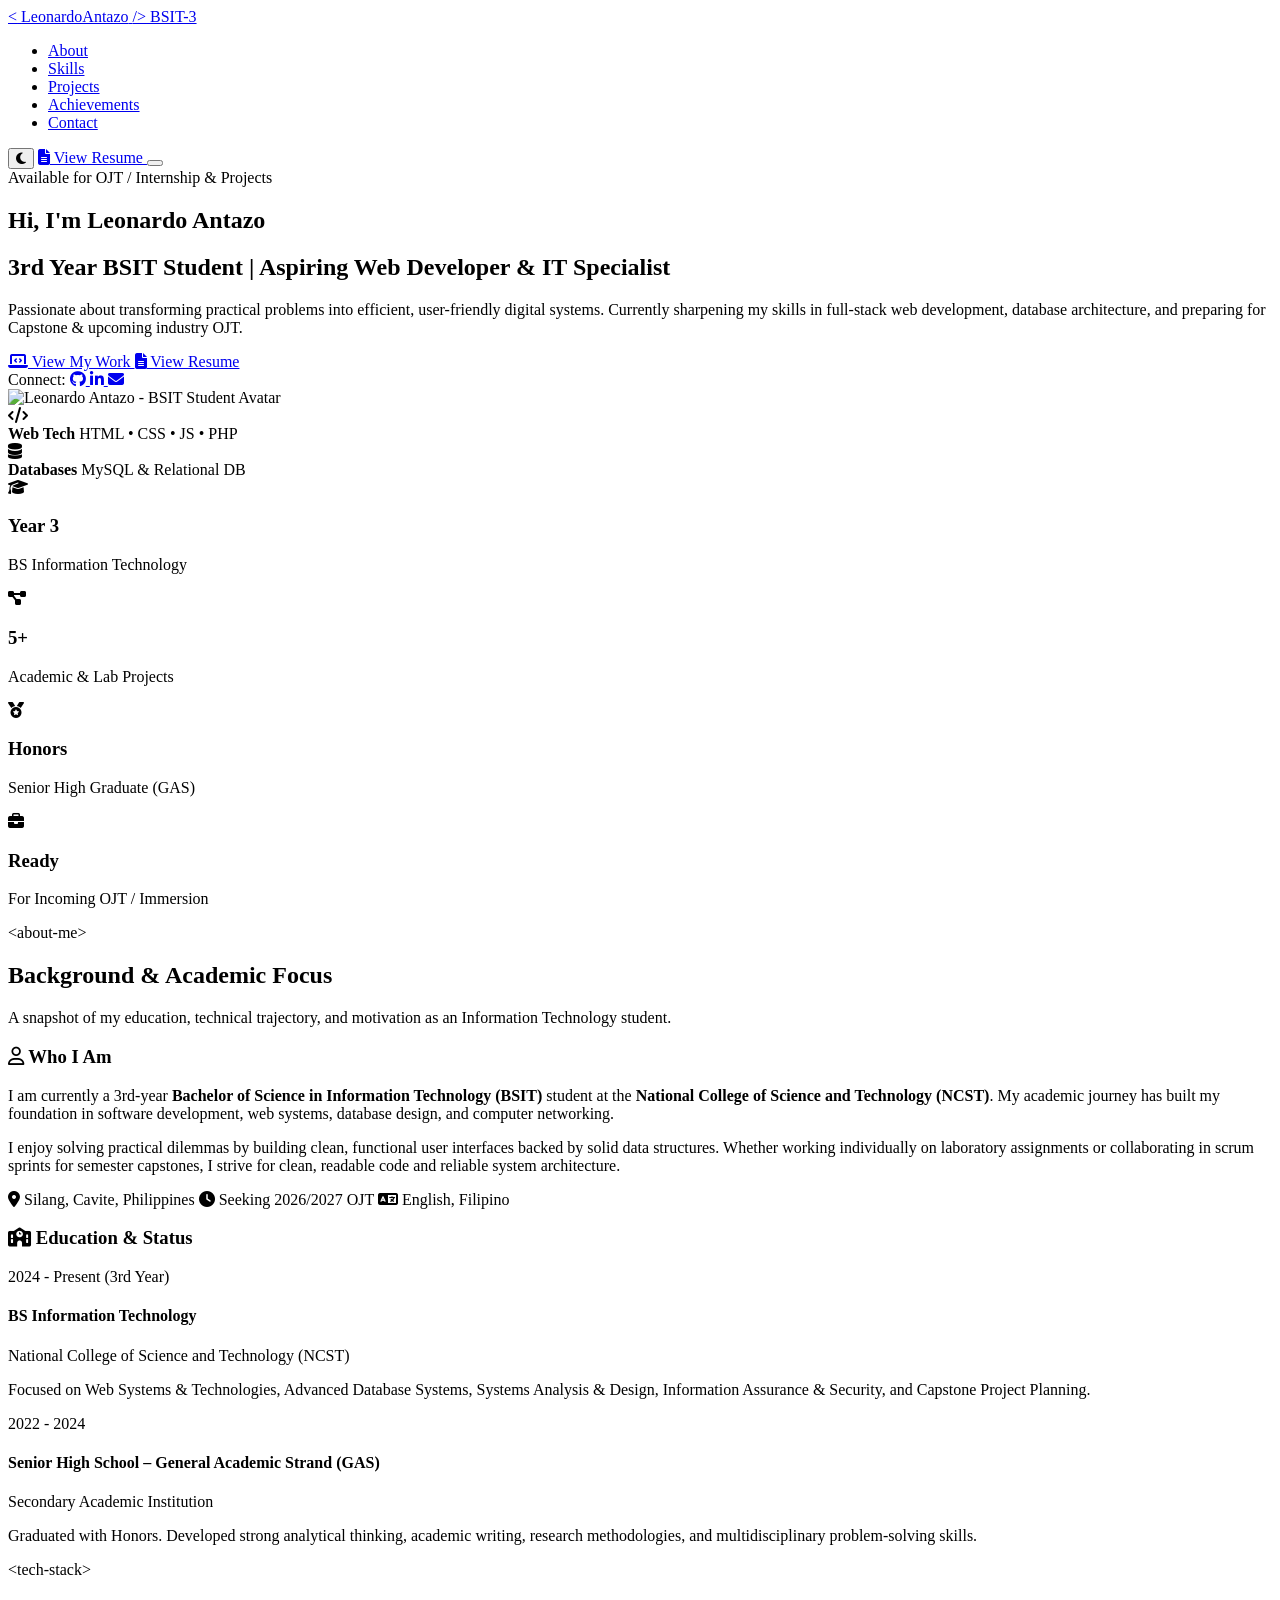
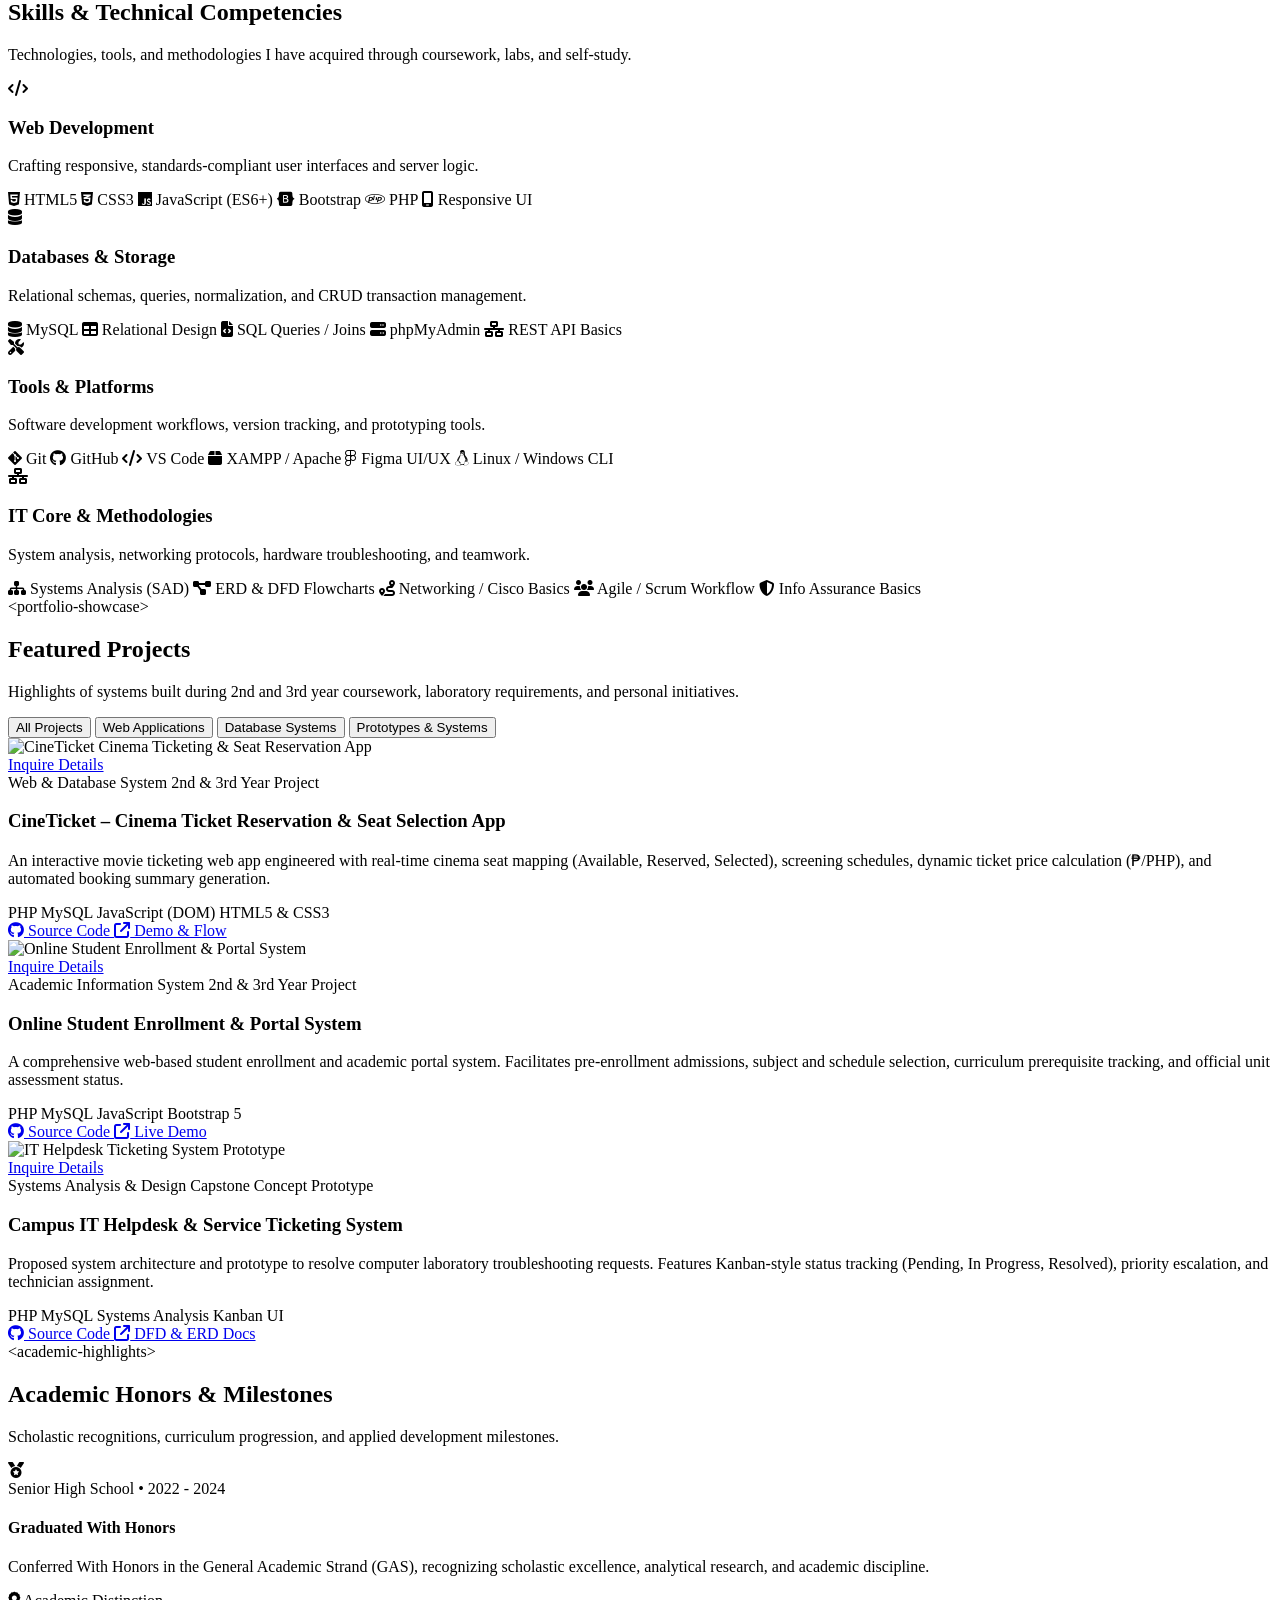
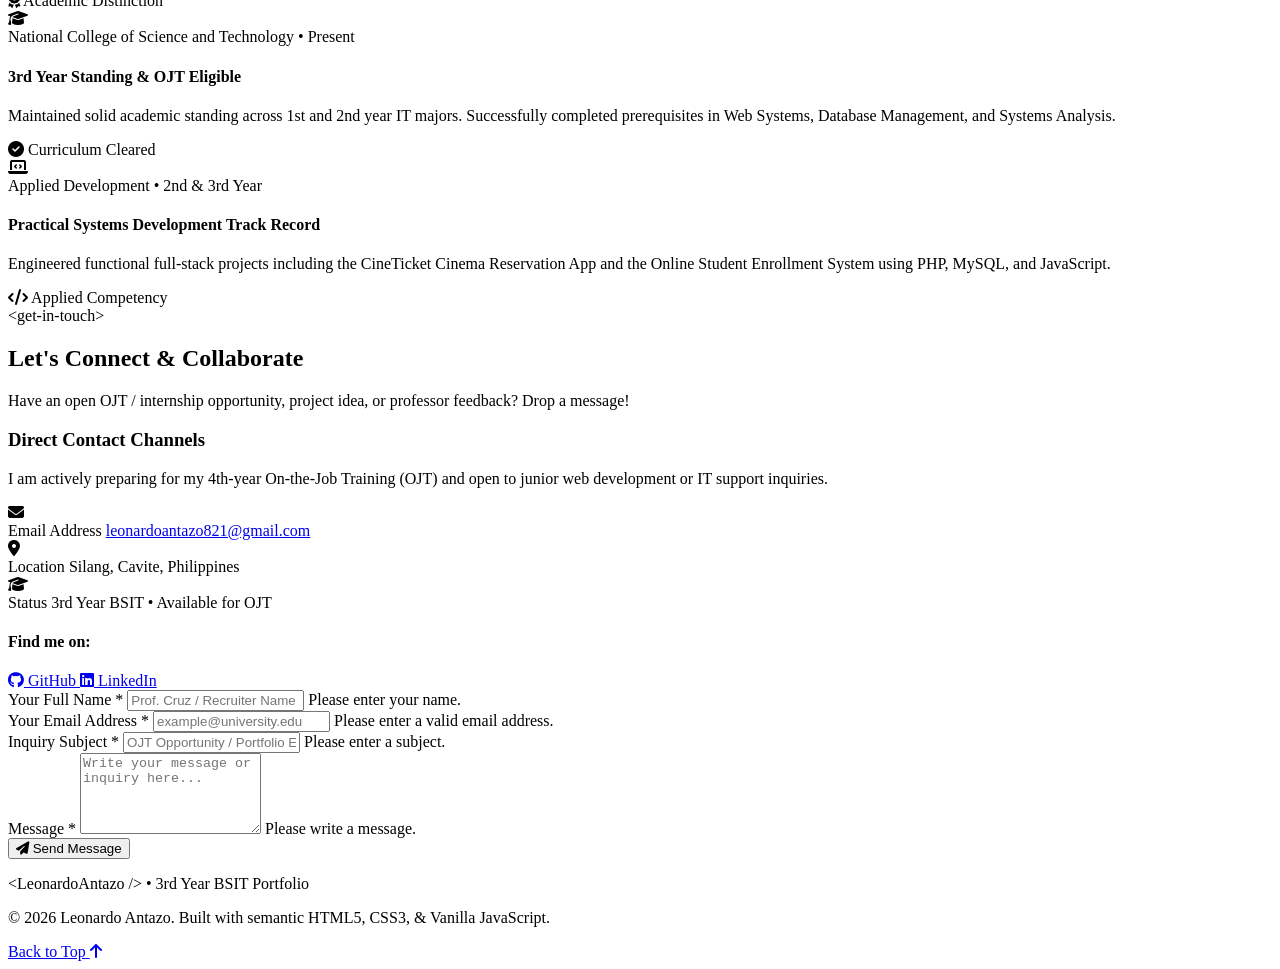
==== index.html @ e577d9d3 "Add files via upload" ====
<!DOCTYPE html>
<html lang="en">
<head>
  <meta charset="UTF-8" />
  <meta name="viewport" content="width=device-width, initial-scale=1.0" />
  <meta name="description" content="Personal Portfolio of a 3rd Year BSIT Student - Aspiring Web Developer & IT Specialist ready for OJT and Capstone projects." />
  <meta name="keywords" content="BSIT, Portfolio, Web Developer, IT Student, OJT, Internship, HTML, CSS, JavaScript, Projects" />
  <meta name="author" content="Leonardo Antazo" />
  <title>Leonardo Antazo | 3rd Year BSIT Student Portfolio</title>
  
  <!-- Google Fonts: Inter & JetBrains Mono -->
  <link rel="preconnect" href="https://fonts.googleapis.com" />
  <link rel="preconnect" href="https://fonts.gstatic.com" crossorigin />
  <link href="https://fonts.googleapis.com/css2?family=Inter:wght@300;400;500;600;700;800&family=JetBrains+Mono:wght@400;600&display=swap" rel="stylesheet" />
  
  <!-- FontAwesome Icons for UI & Tech Badges -->
  <link rel="stylesheet" href="https://cdnjs.cloudflare.com/ajax/libs/font-awesome/6.5.1/css/all.min.css" />

  <!-- Main Stylesheet -->
  <link rel="stylesheet" href="css/style.css" />
</head>
<body data-theme="dark">
  <!-- NAVIGATION BAR -->
  <header class="navbar" id="navbar">
    <div class="container nav-container">
      <a href="#hero" class="nav-logo">
        <span class="logo-bracket">&lt;</span>
        <span class="logo-name">LeonardoAntazo</span>
        <span class="logo-bracket">/&gt;</span>
        <span class="badge-tag">BSIT-3</span>
      </a>

      <nav class="nav-menu" id="nav-menu">
        <ul class="nav-list">
          <li class="nav-item"><a href="#about" class="nav-link">About</a></li>
          <li class="nav-item"><a href="#skills" class="nav-link">Skills</a></li>
          <li class="nav-item"><a href="#projects" class="nav-link">Projects</a></li>
          <li class="nav-item"><a href="#achievements" class="nav-link">Achievements</a></li>
          <li class="nav-item"><a href="#contact" class="nav-link">Contact</a></li>
        </ul>
      </nav>

      <div class="nav-actions">
        <!-- Dark / Light Mode Toggle Button -->
        <button id="theme-toggle" class="icon-btn" aria-label="Toggle dark/light theme" title="Toggle theme">
          <i class="fa-solid fa-moon"></i>
        </button>

        <a href="resume.html" class="btn btn-outline nav-resume-btn" target="_blank" title="View & Print Leonardo's Resume">
          <i class="fa-solid fa-file-lines"></i> View Resume
        </a>

        <!-- Mobile Hamburger Menu Button -->
        <button id="hamburger-btn" class="hamburger-btn" aria-label="Toggle navigation menu">
          <span class="bar"></span>
          <span class="bar"></span>
          <span class="bar"></span>
        </button>
      </div>
    </div>
  </header>

  <main>
    <!-- HERO SECTION -->
    <section class="hero-section" id="hero">
      <div class="container hero-container">
        <div class="hero-content">
          <div class="status-pill">
            <span class="status-dot"></span> Available for OJT / Internship &amp; Projects
          </div>
          <h1 class="hero-title">
            Hi, I'm <span class="gradient-text">Leonardo Antazo</span>
          </h1>
          <h2 class="hero-subtitle">
            3rd Year BSIT Student | Aspiring Web Developer &amp; IT Specialist
          </h2>
          <p class="hero-description">
            Passionate about transforming practical problems into efficient, user-friendly digital systems. 
            Currently sharpening my skills in full-stack web development, database architecture, and preparing for 
            Capstone &amp; upcoming industry OJT.
          </p>

          <div class="hero-buttons">
            <a href="#projects" class="btn btn-primary">
              <i class="fa-solid fa-laptop-code"></i> View My Work
            </a>
            <a href="resume.html" target="_blank" class="btn btn-secondary">
              <i class="fa-solid fa-file-lines"></i> View Resume
            </a>
          </div>

          <div class="hero-socials">
            <span class="socials-label">Connect:</span>
            <a href="https://github.com" target="_blank" rel="noopener noreferrer" aria-label="GitHub" class="social-link" title="GitHub">
              <i class="fa-brands fa-github"></i>
            </a>
            <a href="https://linkedin.com" target="_blank" rel="noopener noreferrer" aria-label="LinkedIn" class="social-link" title="LinkedIn">
              <i class="fa-brands fa-linkedin-in"></i>
            </a>
            <a href="mailto:leonardoantazo821@gmail.com" aria-label="Email" class="social-link" title="Email Me">
              <i class="fa-solid fa-envelope"></i>
            </a>
          </div>
        </div>

        <div class="hero-visual">
          <div class="avatar-wrapper">
            <div class="avatar-glow"></div>
            <img src="assets/images/profile-avatar.svg" alt="Leonardo Antazo - BSIT Student Avatar" class="hero-avatar" />
            <div class="floating-badge badge-top">
              <i class="fa-solid fa-code text-cyan"></i>
              <div>
                <strong>Web Tech</strong>
                <span>HTML • CSS • JS • PHP</span>
              </div>
            </div>
            <div class="floating-badge badge-bottom">
              <i class="fa-solid fa-database text-purple"></i>
              <div>
                <strong>Databases</strong>
                <span>MySQL &amp; Relational DB</span>
              </div>
            </div>
          </div>
        </div>
      </div>

      <!-- Quick Highlights Bar -->
      <div class="container">
        <div class="metrics-grid">
          <div class="metric-card">
            <i class="fa-solid fa-graduation-cap metric-icon"></i>
            <div class="metric-data">
              <h3 class="metric-num">Year 3</h3>
              <p class="metric-label">BS Information Technology</p>
            </div>
          </div>
          <div class="metric-card">
            <i class="fa-solid fa-diagram-project metric-icon"></i>
            <div class="metric-data">
              <h3 class="metric-num">5+</h3>
              <p class="metric-label">Academic &amp; Lab Projects</p>
            </div>
          </div>
          <div class="metric-card">
            <i class="fa-solid fa-medal metric-icon"></i>
            <div class="metric-data">
              <h3 class="metric-num">Honors</h3>
              <p class="metric-label">Senior High Graduate (GAS)</p>
            </div>
          </div>
          <div class="metric-card">
            <i class="fa-solid fa-briefcase metric-icon"></i>
            <div class="metric-data">
              <h3 class="metric-num">Ready</h3>
              <p class="metric-label">For Incoming OJT / Immersion</p>
            </div>
          </div>
        </div>
      </div>
    </section>

    <!-- ABOUT SECTION -->
    <section class="section about-section" id="about">
      <div class="container">
        <div class="section-header">
          <span class="section-tag">&lt;about-me&gt;</span>
          <h2 class="section-title">Background &amp; Academic Focus</h2>
          <p class="section-subtitle">
            A snapshot of my education, technical trajectory, and motivation as an Information Technology student.
          </p>
        </div>

        <div class="about-grid">
          <div class="about-card bio-card">
            <h3 class="card-title"><i class="fa-regular fa-user text-cyan"></i> Who I Am</h3>
            <p>
              I am currently a 3rd-year <strong>Bachelor of Science in Information Technology (BSIT)</strong> student at the <strong>National College of Science and Technology (NCST)</strong>. 
              My academic journey has built my foundation in software development, web systems, database design, 
              and computer networking.
            </p>
            <p>
              I enjoy solving practical dilemmas by building clean, functional user interfaces backed by solid data structures. 
              Whether working individually on laboratory assignments or collaborating in scrum sprints for semester capstones, 
              I strive for clean, readable code and reliable system architecture.
            </p>
            <div class="info-chips">
              <span class="chip"><i class="fa-solid fa-location-dot"></i> Silang, Cavite, Philippines</span>
              <span class="chip"><i class="fa-solid fa-clock"></i> Seeking 2026/2027 OJT</span>
              <span class="chip"><i class="fa-solid fa-language"></i> English, Filipino</span>
            </div>
          </div>

          <div class="about-card education-card">
            <h3 class="card-title"><i class="fa-solid fa-school text-purple"></i> Education &amp; Status</h3>
            <div class="timeline">
              <div class="timeline-item">
                <span class="timeline-date">2024 - Present (3rd Year)</span>
                <h4 class="timeline-role">BS Information Technology</h4>
                <p class="timeline-inst">National College of Science and Technology (NCST)</p>
                <p class="timeline-desc">
                  Focused on Web Systems &amp; Technologies, Advanced Database Systems, Systems Analysis &amp; Design, 
                  Information Assurance &amp; Security, and Capstone Project Planning.
                </p>
              </div>
              <div class="timeline-item">
                <span class="timeline-date">2022 - 2024</span>
                <h4 class="timeline-role">Senior High School – General Academic Strand (GAS)</h4>
                <p class="timeline-inst">Secondary Academic Institution</p>
                <p class="timeline-desc">
                  Graduated with Honors. Developed strong analytical thinking, academic writing, research methodologies, and multidisciplinary problem-solving skills.
                </p>
              </div>
            </div>
          </div>
        </div>
      </div>
    </section>

    <!-- SKILLS SECTION -->
    <section class="section skills-section" id="skills">
      <div class="container">
        <div class="section-header">
          <span class="section-tag">&lt;tech-stack&gt;</span>
          <h2 class="section-title">Skills &amp; Technical Competencies</h2>
          <p class="section-subtitle">
            Technologies, tools, and methodologies I have acquired through coursework, labs, and self-study.
          </p>
        </div>

        <div class="skills-grid">
          <!-- Category 1: Web Development -->
          <div class="skill-category-card">
            <div class="category-icon-wrapper">
              <i class="fa-solid fa-code"></i>
            </div>
            <h3>Web Development</h3>
            <p class="category-desc">Crafting responsive, standards-compliant user interfaces and server logic.</p>
            <div class="skill-tags">
              <span class="tech-badge"><i class="fa-brands fa-html5 text-orange"></i> HTML5</span>
              <span class="tech-badge"><i class="fa-brands fa-css3-alt text-blue"></i> CSS3</span>
              <span class="tech-badge"><i class="fa-brands fa-js text-yellow"></i> JavaScript (ES6+)</span>
              <span class="tech-badge"><i class="fa-brands fa-bootstrap text-purple"></i> Bootstrap</span>
              <span class="tech-badge"><i class="fa-brands fa-php text-indigo"></i> PHP</span>
              <span class="tech-badge"><i class="fa-solid fa-mobile-screen"></i> Responsive UI</span>
            </div>
          </div>

          <!-- Category 2: Databases & Backend -->
          <div class="skill-category-card">
            <div class="category-icon-wrapper">
              <i class="fa-solid fa-database"></i>
            </div>
            <h3>Databases &amp; Storage</h3>
            <p class="category-desc">Relational schemas, queries, normalization, and CRUD transaction management.</p>
            <div class="skill-tags">
              <span class="tech-badge"><i class="fa-solid fa-database text-blue"></i> MySQL</span>
              <span class="tech-badge"><i class="fa-solid fa-table"></i> Relational Design</span>
              <span class="tech-badge"><i class="fa-solid fa-file-code"></i> SQL Queries / Joins</span>
              <span class="tech-badge"><i class="fa-solid fa-server"></i> phpMyAdmin</span>
              <span class="tech-badge"><i class="fa-solid fa-network-wired"></i> REST API Basics</span>
            </div>
          </div>

          <!-- Category 3: Tools & Environment -->
          <div class="skill-category-card">
            <div class="category-icon-wrapper">
              <i class="fa-solid fa-screwdriver-wrench"></i>
            </div>
            <h3>Tools &amp; Platforms</h3>
            <p class="category-desc">Software development workflows, version tracking, and prototyping tools.</p>
            <div class="skill-tags">
              <span class="tech-badge"><i class="fa-brands fa-git-alt text-orange"></i> Git</span>
              <span class="tech-badge"><i class="fa-brands fa-github"></i> GitHub</span>
              <span class="tech-badge"><i class="fa-solid fa-code text-blue"></i> VS Code</span>
              <span class="tech-badge"><i class="fa-solid fa-box text-orange"></i> XAMPP / Apache</span>
              <span class="tech-badge"><i class="fa-brands fa-figma text-pink"></i> Figma UI/UX</span>
              <span class="tech-badge"><i class="fa-brands fa-linux"></i> Linux / Windows CLI</span>
            </div>
          </div>

          <!-- Category 4: Academic & IT Core -->
          <div class="skill-category-card">
            <div class="category-icon-wrapper">
              <i class="fa-solid fa-network-wired"></i>
            </div>
            <h3>IT Core &amp; Methodologies</h3>
            <p class="category-desc">System analysis, networking protocols, hardware troubleshooting, and teamwork.</p>
            <div class="skill-tags">
              <span class="tech-badge"><i class="fa-solid fa-sitemap"></i> Systems Analysis (SAD)</span>
              <span class="tech-badge"><i class="fa-solid fa-diagram-project"></i> ERD &amp; DFD Flowcharts</span>
              <span class="tech-badge"><i class="fa-solid fa-route"></i> Networking / Cisco Basics</span>
              <span class="tech-badge"><i class="fa-solid fa-users"></i> Agile / Scrum Workflow</span>
              <span class="tech-badge"><i class="fa-solid fa-shield-halved"></i> Info Assurance Basics</span>
            </div>
          </div>
        </div>
      </div>
    </section>

    <!-- PROJECTS SECTION -->
    <section class="section projects-section" id="projects">
      <div class="container">
        <div class="section-header">
          <span class="section-tag">&lt;portfolio-showcase&gt;</span>
          <h2 class="section-title">Featured Projects</h2>
          <p class="section-subtitle">
            Highlights of systems built during 2nd and 3rd year coursework, laboratory requirements, and personal initiatives.
          </p>
        </div>

        <!-- Project Category Filters -->
        <div class="project-filters">
          <button class="filter-btn active" data-filter="all">All Projects</button>
          <button class="filter-btn" data-filter="web">Web Applications</button>
          <button class="filter-btn" data-filter="database">Database Systems</button>
          <button class="filter-btn" data-filter="prototype">Prototypes &amp; Systems</button>
        </div>

        <div class="projects-grid">
          <!-- Project 1: CineTicket App -->
          <article class="project-card" data-category="web database">
            <div class="project-img-wrapper">
              <img src="assets/images/project-1.svg" alt="CineTicket Cinema Ticketing & Seat Reservation App" class="project-img" />
              <div class="project-overlay">
                <a href="#contact" class="btn btn-sm btn-primary">Inquire Details</a>
              </div>
            </div>
            <div class="project-body">
              <div class="project-meta">
                <span class="project-tag">Web &amp; Database System</span>
                <span class="project-status">2nd &amp; 3rd Year Project</span>
              </div>
              <h3 class="project-title">CineTicket – Cinema Ticket Reservation &amp; Seat Selection App</h3>
              <p class="project-desc">
                An interactive movie ticketing web app engineered with real-time cinema seat mapping (Available, Reserved, Selected), 
                screening schedules, dynamic ticket price calculation (₱/PHP), and automated booking summary generation.
              </p>
              <div class="project-tech-stack">
                <span class="pill">PHP</span>
                <span class="pill">MySQL</span>
                <span class="pill">JavaScript (DOM)</span>
                <span class="pill">HTML5 &amp; CSS3</span>
              </div>
              <div class="project-links">
                <a href="https://github.com" target="_blank" rel="noopener noreferrer" class="link-btn">
                  <i class="fa-brands fa-github"></i> Source Code
                </a>
                <a href="#hero" class="link-btn text-accent">
                  <i class="fa-solid fa-arrow-up-right-from-square"></i> Demo &amp; Flow
                </a>
              </div>
            </div>
          </article>

          <!-- Project 2: Online Enrollment Website -->
          <article class="project-card" data-category="web database">
            <div class="project-img-wrapper">
              <img src="assets/images/project-2.svg" alt="Online Student Enrollment &amp; Portal System" class="project-img" />
              <div class="project-overlay">
                <a href="#contact" class="btn btn-sm btn-primary">Inquire Details</a>
              </div>
            </div>
            <div class="project-body">
              <div class="project-meta">
                <span class="project-tag">Academic Information System</span>
                <span class="project-status">2nd &amp; 3rd Year Project</span>
              </div>
              <h3 class="project-title">Online Student Enrollment &amp; Portal System</h3>
              <p class="project-desc">
                A comprehensive web-based student enrollment and academic portal system. 
                Facilitates pre-enrollment admissions, subject and schedule selection, curriculum prerequisite tracking, 
                and official unit assessment status.
              </p>
              <div class="project-tech-stack">
                <span class="pill">PHP</span>
                <span class="pill">MySQL</span>
                <span class="pill">JavaScript</span>
                <span class="pill">Bootstrap 5</span>
              </div>
              <div class="project-links">
                <a href="https://github.com" target="_blank" rel="noopener noreferrer" class="link-btn">
                  <i class="fa-brands fa-github"></i> Source Code
                </a>
                <a href="#hero" class="link-btn text-accent">
                  <i class="fa-solid fa-arrow-up-right-from-square"></i> Live Demo
                </a>
              </div>
            </div>
          </article>

          <!-- Project 3: IT Helpdesk Prototype -->
          <article class="project-card" data-category="prototype database">
            <div class="project-img-wrapper">
              <img src="assets/images/project-3.svg" alt="IT Helpdesk Ticketing System Prototype" class="project-img" />
              <div class="project-overlay">
                <a href="#contact" class="btn btn-sm btn-primary">Inquire Details</a>
              </div>
            </div>
            <div class="project-body">
              <div class="project-meta">
                <span class="project-tag">Systems Analysis &amp; Design</span>
                <span class="project-status">Capstone Concept Prototype</span>
              </div>
              <h3 class="project-title">Campus IT Helpdesk &amp; Service Ticketing System</h3>
              <p class="project-desc">
                Proposed system architecture and prototype to resolve computer laboratory troubleshooting requests. 
                Features Kanban-style status tracking (Pending, In Progress, Resolved), priority escalation, and technician assignment.
              </p>
              <div class="project-tech-stack">
                <span class="pill">PHP</span>
                <span class="pill">MySQL</span>
                <span class="pill">Systems Analysis</span>
                <span class="pill">Kanban UI</span>
              </div>
              <div class="project-links">
                <a href="https://github.com" target="_blank" rel="noopener noreferrer" class="link-btn">
                  <i class="fa-brands fa-github"></i> Source Code
                </a>
                <a href="#hero" class="link-btn text-accent">
                  <i class="fa-solid fa-arrow-up-right-from-square"></i> DFD &amp; ERD Docs
                </a>
              </div>
            </div>
          </article>
        </div>
      </div>
    </section>

    <!-- ACADEMIC HONORS & ACHIEVEMENTS SECTION -->
    <section class="section cert-section" id="achievements">
      <div class="container">
        <div class="section-header">
          <span class="section-tag">&lt;academic-highlights&gt;</span>
          <h2 class="section-title">Academic Honors &amp; Milestones</h2>
          <p class="section-subtitle">
            Scholastic recognitions, curriculum progression, and applied development milestones.
          </p>
        </div>

        <div class="cert-grid">
          <div class="cert-card">
            <div class="cert-icon"><i class="fa-solid fa-medal text-yellow"></i></div>
            <div class="cert-content">
              <span class="cert-date">Senior High School • 2022 - 2024</span>
              <h4>Graduated With Honors</h4>
              <p>Conferred With Honors in the General Academic Strand (GAS), recognizing scholastic excellence, analytical research, and academic discipline.</p>
              <span class="verified-badge"><i class="fa-solid fa-award"></i> Academic Distinction</span>
            </div>
          </div>

          <div class="cert-card">
            <div class="cert-icon"><i class="fa-solid fa-graduation-cap text-cyan"></i></div>
            <div class="cert-content">
              <span class="cert-date">National College of Science and Technology • Present</span>
              <h4>3rd Year Standing &amp; OJT Eligible</h4>
              <p>Maintained solid academic standing across 1st and 2nd year IT majors. Successfully completed prerequisites in Web Systems, Database Management, and Systems Analysis.</p>
              <span class="verified-badge"><i class="fa-solid fa-circle-check"></i> Curriculum Cleared</span>
            </div>
          </div>

          <div class="cert-card">
            <div class="cert-icon"><i class="fa-solid fa-laptop-code text-purple"></i></div>
            <div class="cert-content">
              <span class="cert-date">Applied Development • 2nd &amp; 3rd Year</span>
              <h4>Practical Systems Development Track Record</h4>
              <p>Engineered functional full-stack projects including the CineTicket Cinema Reservation App and the Online Student Enrollment System using PHP, MySQL, and JavaScript.</p>
              <span class="verified-badge"><i class="fa-solid fa-code"></i> Applied Competency</span>
            </div>
          </div>
        </div>
      </div>
    </section>

    <!-- CONTACT SECTION -->
    <section class="section contact-section" id="contact">
      <div class="container">
        <div class="section-header">
          <span class="section-tag">&lt;get-in-touch&gt;</span>
          <h2 class="section-title">Let's Connect &amp; Collaborate</h2>
          <p class="section-subtitle">
            Have an open OJT / internship opportunity, project idea, or professor feedback? Drop a message!
          </p>
        </div>

        <div class="contact-grid">
          <!-- Contact Info Column -->
          <div class="contact-info-panel">
            <h3>Direct Contact Channels</h3>
            <p>
              I am actively preparing for my 4th-year On-the-Job Training (OJT) and open to junior web development 
              or IT support inquiries.
            </p>

            <div class="contact-items">
              <div class="contact-item">
                <div class="item-icon"><i class="fa-solid fa-envelope"></i></div>
                <div>
                  <span class="item-label">Email Address</span>
                  <a href="mailto:leonardoantazo821@gmail.com" class="item-val">leonardoantazo821@gmail.com</a>
                </div>
              </div>
              <div class="contact-item">
                <div class="item-icon"><i class="fa-solid fa-location-dot"></i></div>
                <div>
                  <span class="item-label">Location</span>
                  <span class="item-val">Silang, Cavite, Philippines</span>
                </div>
              </div>
              <div class="contact-item">
                <div class="item-icon"><i class="fa-solid fa-graduation-cap"></i></div>
                <div>
                  <span class="item-label">Status</span>
                  <span class="item-val">3rd Year BSIT • Available for OJT</span>
                </div>
              </div>
            </div>

            <div class="social-box">
              <h4>Find me on:</h4>
              <div class="social-pills">
                <a href="https://github.com" target="_blank" rel="noopener noreferrer" class="social-pill">
                  <i class="fa-brands fa-github"></i> GitHub
                </a>
                <a href="https://linkedin.com" target="_blank" rel="noopener noreferrer" class="social-pill">
                  <i class="fa-brands fa-linkedin"></i> LinkedIn
                </a>
              </div>
            </div>
          </div>

          <!-- Contact Form Column -->
          <div class="contact-form-panel">
            <form id="portfolio-contact-form" class="contact-form" novalidate>
              <div class="form-group">
                <label for="contact-name">Your Full Name <span class="required">*</span></label>
                <input type="text" id="contact-name" name="name" placeholder="Prof. Cruz / Recruiter Name" required />
                <span class="error-msg" id="name-error">Please enter your name.</span>
              </div>

              <div class="form-group">
                <label for="contact-email">Your Email Address <span class="required">*</span></label>
                <input type="email" id="contact-email" name="email" placeholder="example@university.edu" required />
                <span class="error-msg" id="email-error">Please enter a valid email address.</span>
              </div>

              <div class="form-group">
                <label for="contact-subject">Inquiry Subject <span class="required">*</span></label>
                <input type="text" id="contact-subject" name="subject" placeholder="OJT Opportunity / Portfolio Evaluation" required />
                <span class="error-msg" id="subject-error">Please enter a subject.</span>
              </div>

              <div class="form-group">
                <label for="contact-message">Message <span class="required">*</span></label>
                <textarea id="contact-message" name="message" rows="5" placeholder="Write your message or inquiry here..." required></textarea>
                <span class="error-msg" id="message-error">Please write a message.</span>
              </div>

              <button type="submit" class="btn btn-primary btn-block" id="form-submit-btn">
                <i class="fa-solid fa-paper-plane"></i> Send Message
              </button>

              <div class="form-feedback" id="form-feedback"></div>
            </form>
          </div>
        </div>
      </div>
    </section>
  </main>

  <!-- FOOTER -->
  <footer class="footer">
    <div class="container footer-container">
      <div class="footer-left">
        <p class="footer-brand">&lt;LeonardoAntazo /&gt; • 3rd Year BSIT Portfolio</p>
        <p class="footer-copy">&copy; 2026 Leonardo Antazo. Built with semantic HTML5, CSS3, &amp; Vanilla JavaScript.</p>
      </div>
      <div class="footer-right">
        <a href="#hero" class="back-to-top" title="Back to Top">
          <span>Back to Top</span> <i class="fa-solid fa-arrow-up"></i>
        </a>
      </div>
    </div>
  </footer>

  <!-- Main JavaScript File -->
  <script src="js/script.js"></script>
</body>
</html>
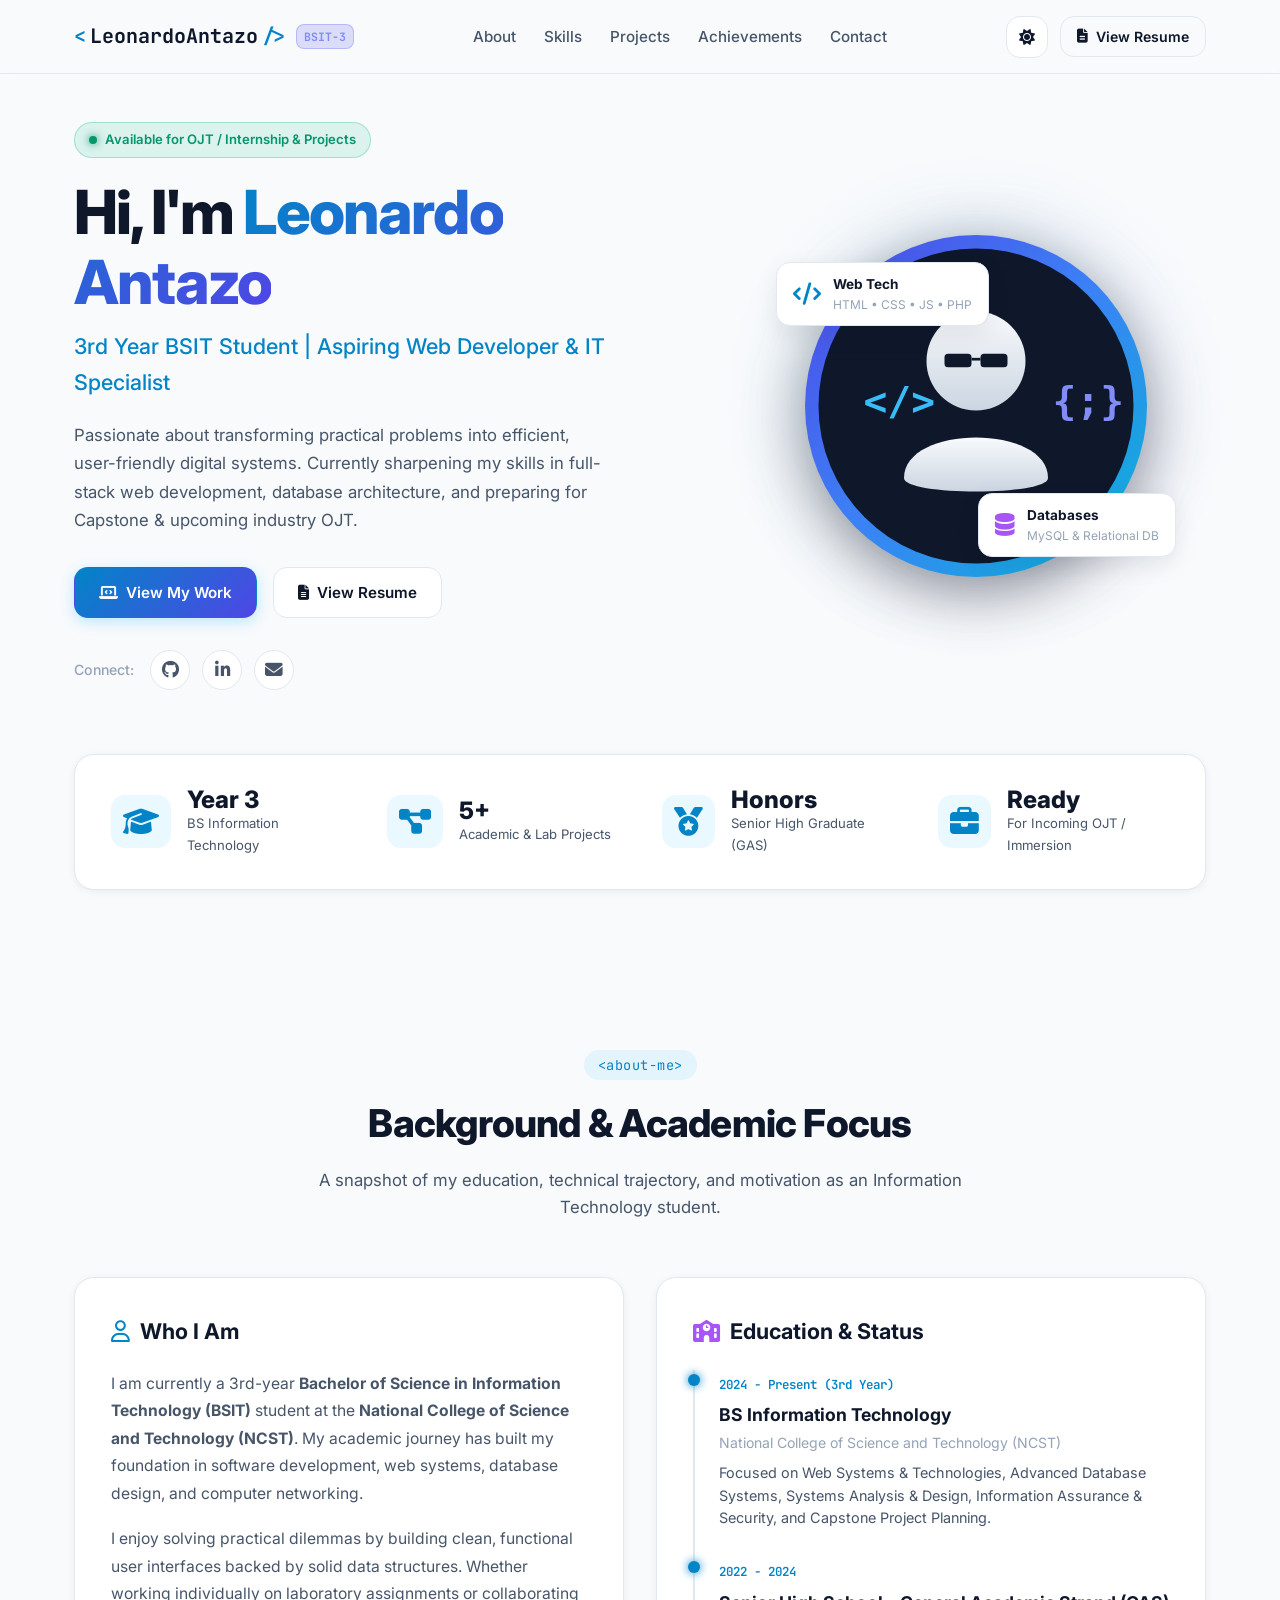
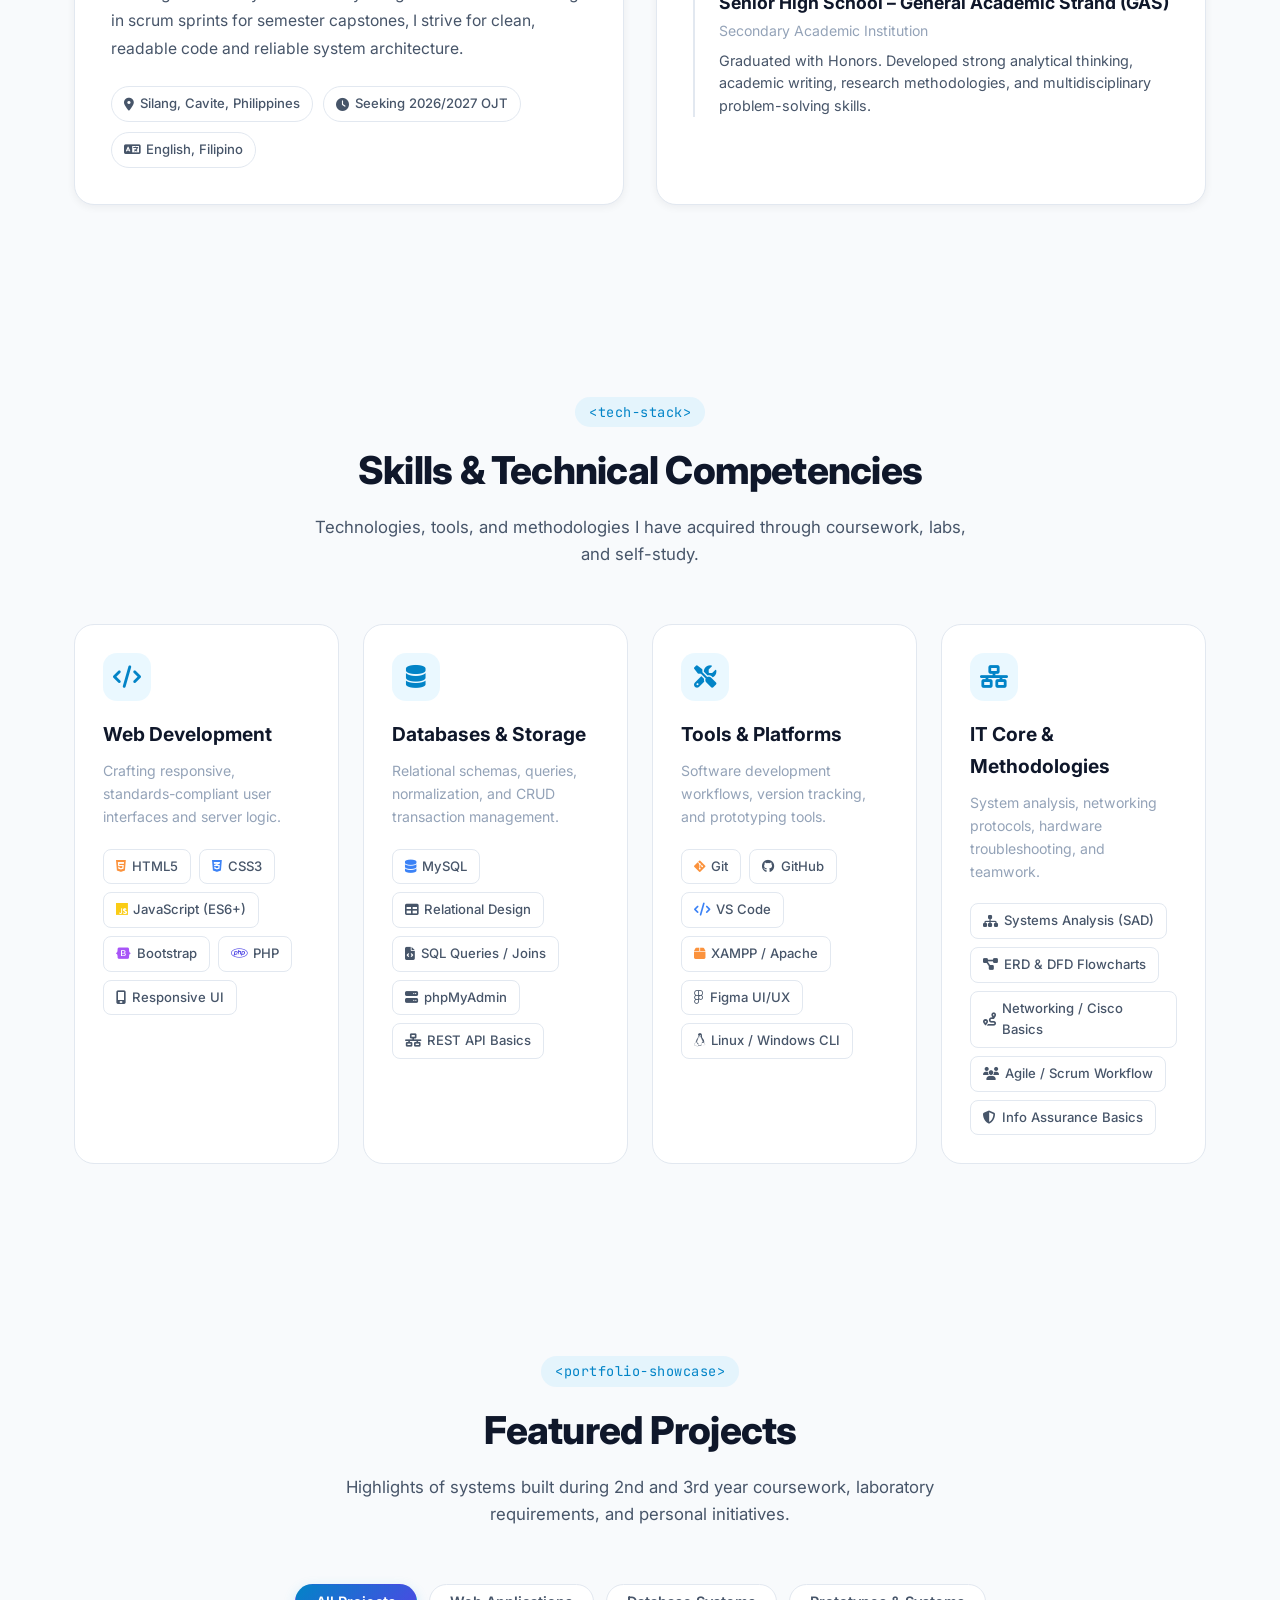
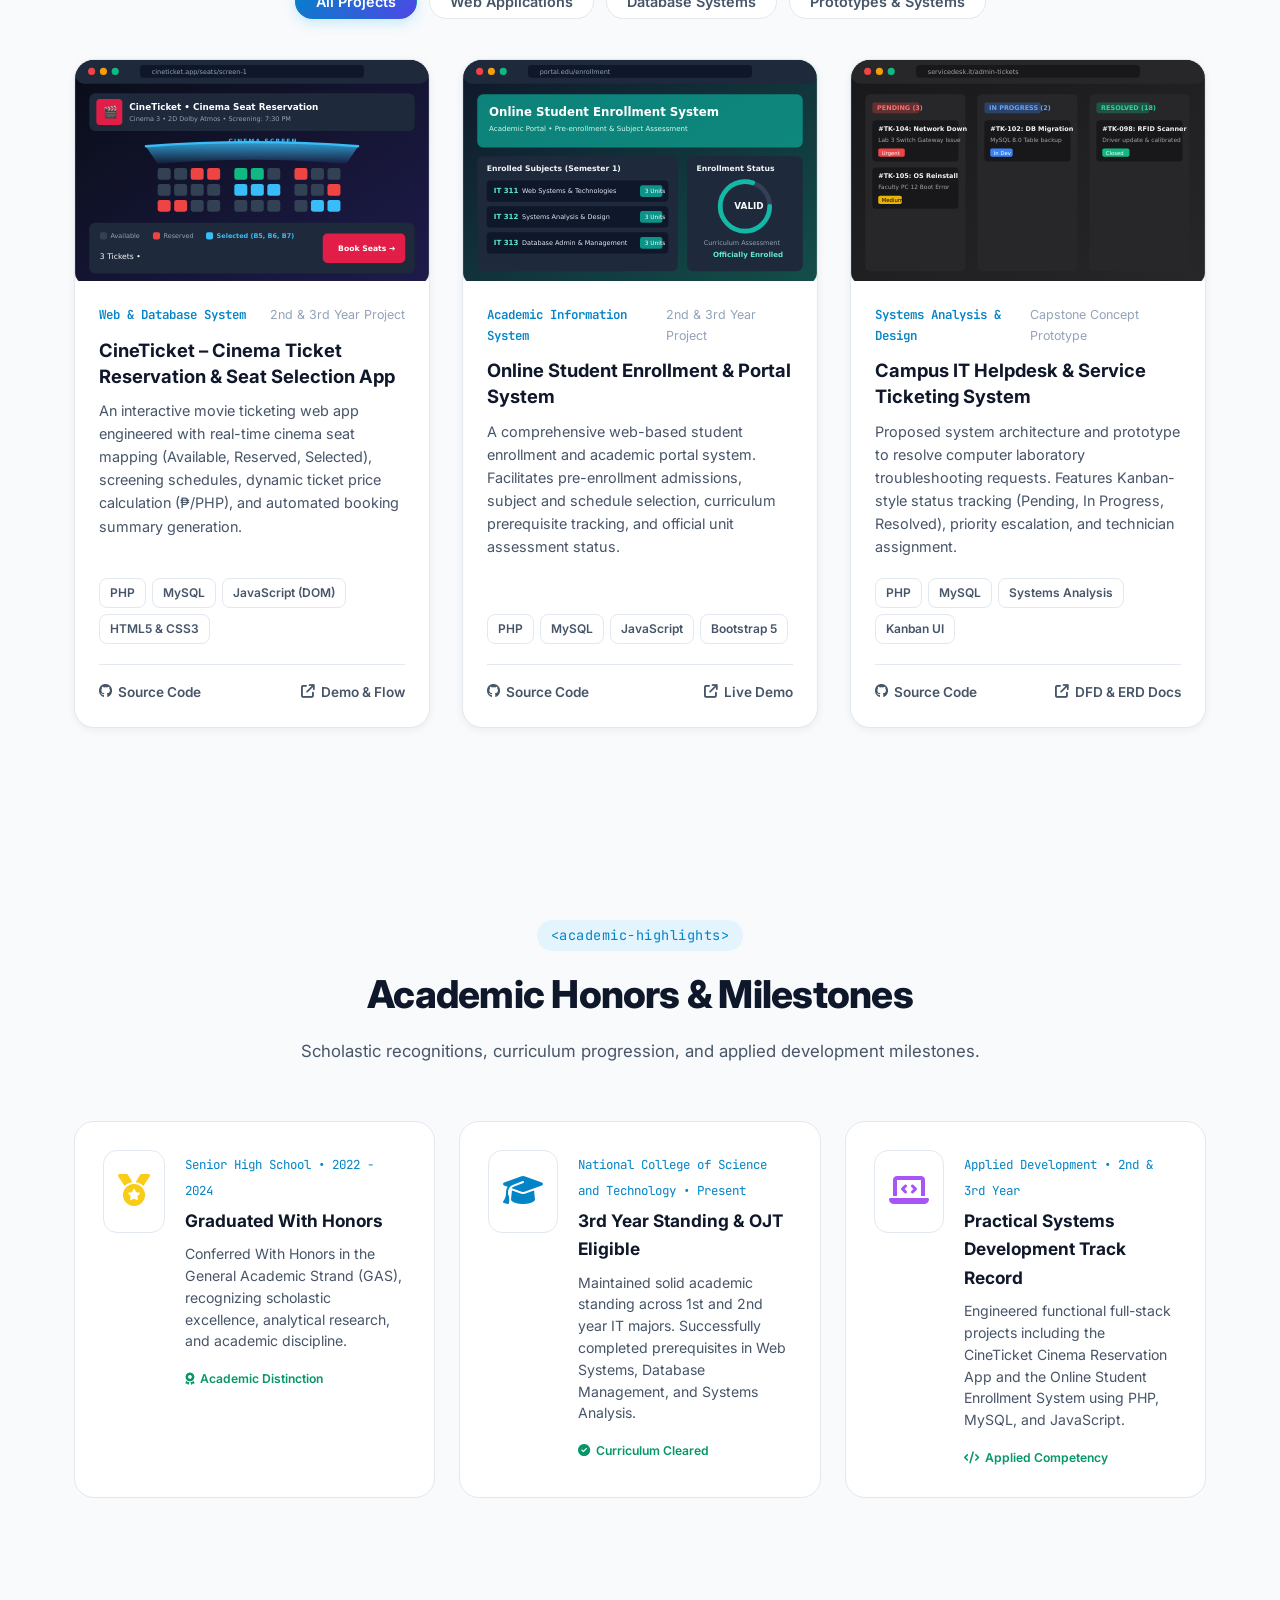
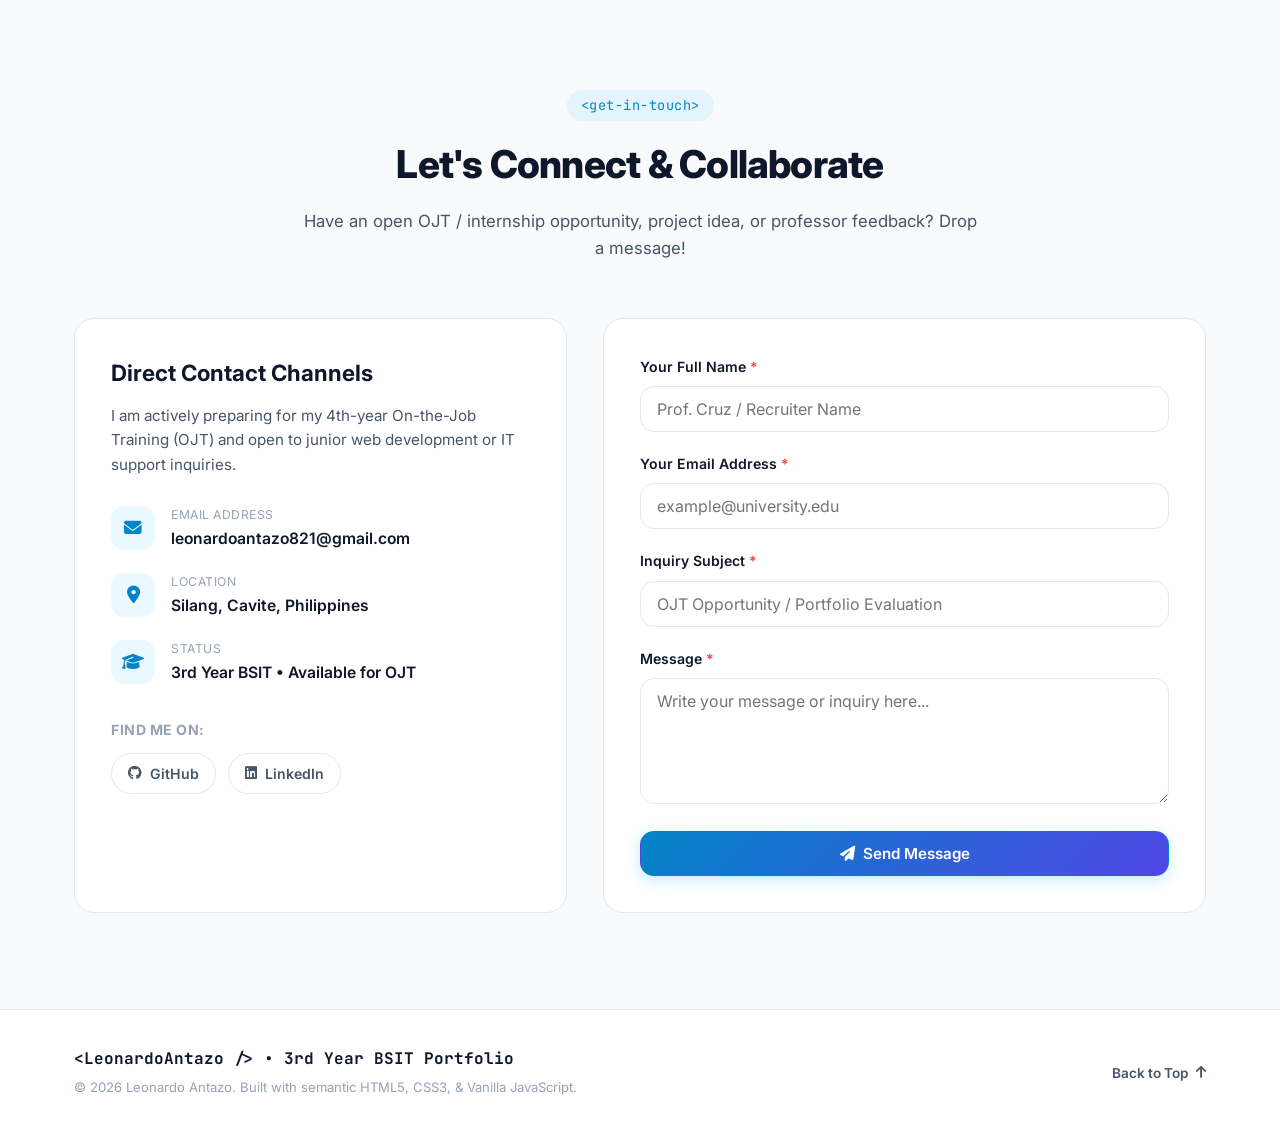
==== commit b041d6f6: "Add files via upload" ====
--- a/index.html
+++ b/index.html
@@ -17,6 +17,7 @@
   <link rel="stylesheet" href="https://cdnjs.cloudflare.com/ajax/libs/font-awesome/6.5.1/css/all.min.css" />
 
   <!-- Main Stylesheet -->
+  <link rel="stylesheet" href="style.css" />
   <link rel="stylesheet" href="css/style.css" />
 </head>
 <body data-theme="dark">
@@ -106,7 +107,7 @@
         <div class="hero-visual">
           <div class="avatar-wrapper">
             <div class="avatar-glow"></div>
-            <img src="assets/images/profile-avatar.svg" alt="Leonardo Antazo - BSIT Student Avatar" class="hero-avatar" />
+            <img src="profile-avatar.svg" onerror="this.onerror=null; this.src='assets/images/profile-avatar.svg'" alt="Leonardo Antazo - BSIT Student Avatar" class="hero-avatar" />
             <div class="floating-badge badge-top">
               <i class="fa-solid fa-code text-cyan"></i>
               <div>
@@ -321,7 +322,7 @@
           <!-- Project 1: CineTicket App -->
           <article class="project-card" data-category="web database">
             <div class="project-img-wrapper">
-              <img src="assets/images/project-1.svg" alt="CineTicket Cinema Ticketing & Seat Reservation App" class="project-img" />
+              <img src="project-1.svg" onerror="this.onerror=null; this.src='assets/images/project-1.svg'" alt="CineTicket Cinema Ticketing &amp; Seat Reservation App" class="project-img" />
               <div class="project-overlay">
                 <a href="#contact" class="btn btn-sm btn-primary">Inquire Details</a>
               </div>
@@ -356,7 +357,7 @@
           <!-- Project 2: Online Enrollment Website -->
           <article class="project-card" data-category="web database">
             <div class="project-img-wrapper">
-              <img src="assets/images/project-2.svg" alt="Online Student Enrollment &amp; Portal System" class="project-img" />
+              <img src="project-2.svg" onerror="this.onerror=null; this.src='assets/images/project-2.svg'" alt="Online Student Enrollment &amp; Portal System" class="project-img" />
               <div class="project-overlay">
                 <a href="#contact" class="btn btn-sm btn-primary">Inquire Details</a>
               </div>
@@ -392,7 +393,7 @@
           <!-- Project 3: IT Helpdesk Prototype -->
           <article class="project-card" data-category="prototype database">
             <div class="project-img-wrapper">
-              <img src="assets/images/project-3.svg" alt="IT Helpdesk Ticketing System Prototype" class="project-img" />
+              <img src="project-3.svg" onerror="this.onerror=null; this.src='assets/images/project-3.svg'" alt="IT Helpdesk Ticketing System Prototype" class="project-img" />
               <div class="project-overlay">
                 <a href="#contact" class="btn btn-sm btn-primary">Inquire Details</a>
               </div>
@@ -584,6 +585,6 @@
   </footer>
 
   <!-- Main JavaScript File -->
-  <script src="js/script.js"></script>
+  <script src="script.js" onerror="this.src='js/script.js'"></script>
 </body>
 </html>
--- a/style.css
+++ b/style.css
@@ -0,0 +1,1361 @@
+/* ==========================================================================
+   3rd Year BSIT Portfolio Website Stylesheet
+   Crafted with modern CSS variables, Flexbox, Grid, & Smooth Transitions
+   ========================================================================== */
+
+/* --------------------------------------------------------------------------
+   1. CSS Custom Properties / Color Themes
+   -------------------------------------------------------------------------- */
+:root {
+  /* Fonts */
+  --font-main: 'Inter', -apple-system, BlinkMacSystemFont, 'Segoe UI', Roboto, sans-serif;
+  --font-mono: 'JetBrains Mono', monospace;
+
+  /* Theme Defaults: Dark Mode (Default) */
+  --bg-body: #0a0f1d;
+  --bg-surface: #111827;
+  --bg-surface-elevated: #1f293d;
+  --bg-surface-subtle: #162032;
+  
+  --border-color: rgba(255, 255, 255, 0.08);
+  --border-hover: rgba(56, 189, 248, 0.35);
+
+  --text-primary: #f8fafc;
+  --text-secondary: #94a3b8;
+  --text-muted: #64748b;
+
+  --accent-cyan: #38bdf8;
+  --accent-indigo: #6366f1;
+  --accent-emerald: #10b981;
+  --accent-purple: #a855f7;
+  --accent-yellow: #facc15;
+  --accent-orange: #fb923c;
+
+  --gradient-primary: linear-gradient(135deg, #38bdf8 0%, #6366f1 100%);
+  --gradient-surface: linear-gradient(180deg, rgba(31, 41, 61, 0.7) 0%, rgba(17, 24, 39, 0.8) 100%);
+
+  --shadow-sm: 0 2px 8px rgba(0, 0, 0, 0.25);
+  --shadow-md: 0 8px 24px rgba(0, 0, 0, 0.35);
+  --shadow-lg: 0 16px 36px rgba(0, 0, 0, 0.5);
+  --shadow-glow: 0 0 30px rgba(56, 189, 248, 0.15);
+
+  --radius-sm: 8px;
+  --radius-md: 14px;
+  --radius-lg: 20px;
+  --radius-full: 9999px;
+
+  --nav-height: 74px;
+  --transition: all 0.25s cubic-bezier(0.16, 1, 0.3, 1);
+}
+
+/* Light Theme Variables */
+body[data-theme="light"] {
+  --bg-body: #f8fafc;
+  --bg-surface: #ffffff;
+  --bg-surface-elevated: #ffffff;
+  --bg-surface-subtle: #f1f5f9;
+
+  --border-color: #e2e8f0;
+  --border-hover: rgba(14, 165, 233, 0.4);
+
+  --text-primary: #0f172a;
+  --text-secondary: #475569;
+  --text-muted: #94a3b8;
+
+  --accent-cyan: #0284c7;
+  --accent-indigo: #4f46e5;
+  --accent-emerald: #059669;
+
+  --gradient-primary: linear-gradient(135deg, #0284c7 0%, #4f46e5 100%);
+  --gradient-surface: linear-gradient(180deg, #ffffff 0%, #f8fafc 100%);
+
+  --shadow-sm: 0 2px 8px rgba(15, 23, 42, 0.06);
+  --shadow-md: 0 8px 24px rgba(15, 23, 42, 0.08);
+  --shadow-lg: 0 16px 36px rgba(15, 23, 42, 0.12);
+  --shadow-glow: 0 0 25px rgba(2, 132, 199, 0.1);
+}
+
+/* --------------------------------------------------------------------------
+   2. Reset & Global Styles
+   -------------------------------------------------------------------------- */
+*, *::before, *::after {
+  box-sizing: border-box;
+  margin: 0;
+  padding: 0;
+}
+
+html {
+  scroll-behavior: smooth;
+  scroll-padding-top: calc(var(--nav-height) + 16px);
+}
+
+body {
+  font-family: var(--font-main);
+  background-color: var(--bg-body);
+  color: var(--text-primary);
+  line-height: 1.65;
+  transition: background-color 0.3s ease, color 0.3s ease;
+  overflow-x: hidden;
+  -webkit-font-smoothing: antialiased;
+}
+
+a {
+  color: inherit;
+  text-decoration: none;
+  transition: var(--transition);
+}
+
+ul {
+  list-style: none;
+}
+
+img, svg {
+  display: block;
+  max-width: 100%;
+}
+
+button, input, textarea {
+  font-family: inherit;
+  font-size: inherit;
+  color: inherit;
+}
+
+/* --------------------------------------------------------------------------
+   3. Layout Utilities
+   -------------------------------------------------------------------------- */
+.container {
+  width: 100%;
+  max-width: 1180px;
+  margin: 0 auto;
+  padding: 0 24px;
+}
+
+.section {
+  padding: 96px 0;
+  position: relative;
+}
+
+.section-header {
+  text-align: center;
+  max-width: 680px;
+  margin: 0 auto 56px;
+}
+
+.section-tag {
+  display: inline-block;
+  font-family: var(--font-mono);
+  font-size: 0.85rem;
+  color: var(--accent-cyan);
+  background-color: rgba(56, 189, 248, 0.1);
+  padding: 4px 14px;
+  border-radius: var(--radius-full);
+  margin-bottom: 12px;
+  letter-spacing: 0.5px;
+}
+
+.section-title {
+  font-size: clamp(1.8rem, 3vw, 2.5rem);
+  font-weight: 800;
+  letter-spacing: -0.02em;
+  margin-bottom: 12px;
+  color: var(--text-primary);
+}
+
+.section-subtitle {
+  font-size: 1.05rem;
+  color: var(--text-secondary);
+  line-height: 1.6;
+}
+
+.gradient-text {
+  background: var(--gradient-primary);
+  -webkit-background-clip: text;
+  -webkit-text-fill-color: transparent;
+}
+
+/* Utility Badges & Colors */
+.text-cyan { color: var(--accent-cyan); }
+.text-purple { color: var(--accent-purple); }
+.text-yellow { color: var(--accent-yellow); }
+.text-orange { color: var(--accent-orange); }
+.text-blue { color: #3b82f6; }
+.text-indigo { color: var(--accent-indigo); }
+.text-accent { color: var(--accent-cyan); font-weight: 600; }
+
+/* --------------------------------------------------------------------------
+   4. Buttons & Interactive Elements
+   -------------------------------------------------------------------------- */
+.btn {
+  display: inline-flex;
+  align-items: center;
+  justify-content: center;
+  gap: 8px;
+  font-weight: 600;
+  font-size: 0.95rem;
+  padding: 12px 24px;
+  border-radius: var(--radius-md);
+  border: 1px solid transparent;
+  cursor: pointer;
+  transition: var(--transition);
+}
+
+.btn-primary {
+  background: var(--gradient-primary);
+  color: #ffffff;
+  box-shadow: 0 4px 14px rgba(56, 189, 248, 0.3);
+}
+
+.btn-primary:hover {
+  transform: translateY(-2px);
+  box-shadow: 0 6px 20px rgba(56, 189, 248, 0.45);
+}
+
+.btn-secondary {
+  background-color: var(--bg-surface-elevated);
+  color: var(--text-primary);
+  border-color: var(--border-color);
+}
+
+.btn-secondary:hover {
+  background-color: var(--bg-surface-subtle);
+  border-color: var(--accent-cyan);
+  transform: translateY(-2px);
+}
+
+.btn-outline {
+  background: transparent;
+  border-color: var(--border-color);
+  color: var(--text-primary);
+}
+
+.btn-outline:hover {
+  border-color: var(--accent-cyan);
+  color: var(--accent-cyan);
+}
+
+.btn-sm {
+  padding: 8px 16px;
+  font-size: 0.85rem;
+  border-radius: var(--radius-sm);
+}
+
+.btn-block {
+  width: 100%;
+}
+
+.icon-btn {
+  background: var(--bg-surface-elevated);
+  border: 1px solid var(--border-color);
+  color: var(--text-primary);
+  width: 42px;
+  height: 42px;
+  border-radius: var(--radius-md);
+  display: inline-flex;
+  align-items: center;
+  justify-content: center;
+  cursor: pointer;
+  transition: var(--transition);
+}
+
+.icon-btn:hover {
+  border-color: var(--accent-cyan);
+  color: var(--accent-cyan);
+  transform: scale(1.05);
+}
+
+/* --------------------------------------------------------------------------
+   5. Navigation Bar
+   -------------------------------------------------------------------------- */
+.navbar {
+  position: fixed;
+  top: 0;
+  left: 0;
+  right: 0;
+  height: var(--nav-height);
+  background-color: rgba(10, 15, 29, 0.85);
+  backdrop-filter: blur(12px);
+  -webkit-backdrop-filter: blur(12px);
+  border-bottom: 1px solid var(--border-color);
+  z-index: 1000;
+  transition: var(--transition);
+}
+
+body[data-theme="light"] .navbar {
+  background-color: rgba(248, 250, 252, 0.88);
+}
+
+.navbar.scrolled {
+  box-shadow: var(--shadow-md);
+}
+
+.nav-container {
+  display: flex;
+  align-items: center;
+  justify-content: space-between;
+  height: 100%;
+}
+
+.nav-logo {
+  display: flex;
+  align-items: center;
+  gap: 4px;
+  font-family: var(--font-mono);
+  font-weight: 700;
+  font-size: 1.25rem;
+  color: var(--text-primary);
+}
+
+.logo-bracket {
+  color: var(--accent-cyan);
+}
+
+.badge-tag {
+  font-size: 0.72rem;
+  font-weight: 700;
+  background-color: rgba(99, 102, 241, 0.2);
+  color: #818cf8;
+  padding: 2px 7px;
+  border-radius: var(--radius-sm);
+  margin-left: 6px;
+  border: 1px solid rgba(99, 102, 241, 0.3);
+}
+
+.nav-list {
+  display: flex;
+  align-items: center;
+  gap: 28px;
+}
+
+.nav-link {
+  font-size: 0.95rem;
+  font-weight: 500;
+  color: var(--text-secondary);
+  position: relative;
+  padding: 6px 0;
+}
+
+.nav-link:hover,
+.nav-link.active {
+  color: var(--accent-cyan);
+}
+
+.nav-link::after {
+  content: '';
+  position: absolute;
+  bottom: 0;
+  left: 0;
+  width: 0;
+  height: 2px;
+  background: var(--gradient-primary);
+  border-radius: 2px;
+  transition: width 0.25s ease;
+}
+
+.nav-link.active::after,
+.nav-link:hover::after {
+  width: 100%;
+}
+
+.nav-actions {
+  display: flex;
+  align-items: center;
+  gap: 12px;
+}
+
+.nav-resume-btn {
+  font-size: 0.88rem;
+  padding: 8px 16px;
+}
+
+.hamburger-btn {
+  display: none;
+  flex-direction: column;
+  justify-content: space-around;
+  width: 40px;
+  height: 40px;
+  background: var(--bg-surface-elevated);
+  border: 1px solid var(--border-color);
+  border-radius: var(--radius-md);
+  padding: 8px;
+  cursor: pointer;
+  z-index: 1010;
+}
+
+.hamburger-btn .bar {
+  width: 100%;
+  height: 2px;
+  background-color: var(--text-primary);
+  border-radius: 2px;
+  transition: var(--transition);
+}
+
+.hamburger-btn.active .bar:nth-child(1) {
+  transform: translateY(8px) rotate(45deg);
+}
+.hamburger-btn.active .bar:nth-child(2) {
+  opacity: 0;
+}
+.hamburger-btn.active .bar:nth-child(3) {
+  transform: translateY(-8px) rotate(-45deg);
+}
+
+/* --------------------------------------------------------------------------
+   6. Hero Section
+   -------------------------------------------------------------------------- */
+.hero-section {
+  padding-top: calc(var(--nav-height) + 48px);
+  padding-bottom: 64px;
+  position: relative;
+  overflow: hidden;
+}
+
+.hero-container {
+  display: grid;
+  grid-template-columns: 1.15fr 0.85fr;
+  align-items: center;
+  gap: 48px;
+  margin-bottom: 64px;
+}
+
+.status-pill {
+  display: inline-flex;
+  align-items: center;
+  gap: 8px;
+  font-size: 0.82rem;
+  font-weight: 600;
+  padding: 6px 14px;
+  background-color: rgba(16, 185, 129, 0.12);
+  border: 1px solid rgba(16, 185, 129, 0.3);
+  border-radius: var(--radius-full);
+  color: var(--accent-emerald);
+  margin-bottom: 20px;
+}
+
+.status-dot {
+  width: 8px;
+  height: 8px;
+  background-color: var(--accent-emerald);
+  border-radius: 50%;
+  box-shadow: 0 0 8px var(--accent-emerald);
+  animation: pulseDot 2s infinite ease-in-out;
+}
+
+@keyframes pulseDot {
+  0%, 100% { opacity: 1; transform: scale(1); }
+  50% { opacity: 0.4; transform: scale(1.3); }
+}
+
+.hero-title {
+  font-size: clamp(2.4rem, 5vw, 3.8rem);
+  font-weight: 800;
+  line-height: 1.15;
+  letter-spacing: -0.03em;
+  margin-bottom: 12px;
+}
+
+.hero-subtitle {
+  font-size: clamp(1.1rem, 2vw, 1.35rem);
+  font-weight: 500;
+  color: var(--accent-cyan);
+  margin-bottom: 20px;
+}
+
+.hero-description {
+  font-size: 1.05rem;
+  color: var(--text-secondary);
+  line-height: 1.7;
+  margin-bottom: 32px;
+  max-width: 540px;
+}
+
+.hero-buttons {
+  display: flex;
+  flex-wrap: wrap;
+  gap: 16px;
+  margin-bottom: 32px;
+}
+
+.hero-socials {
+  display: flex;
+  align-items: center;
+  gap: 12px;
+}
+
+.socials-label {
+  font-size: 0.88rem;
+  color: var(--text-muted);
+  font-weight: 500;
+  margin-right: 4px;
+}
+
+.social-link {
+  width: 40px;
+  height: 40px;
+  border-radius: var(--radius-full);
+  background-color: var(--bg-surface-elevated);
+  border: 1px solid var(--border-color);
+  color: var(--text-secondary);
+  display: flex;
+  align-items: center;
+  justify-content: center;
+  font-size: 1.1rem;
+}
+
+.social-link:hover {
+  background-color: var(--accent-cyan);
+  color: #ffffff;
+  border-color: var(--accent-cyan);
+  transform: translateY(-3px);
+}
+
+/* Avatar & Visual Column */
+.hero-visual {
+  display: flex;
+  justify-content: center;
+  position: relative;
+}
+
+.avatar-wrapper {
+  position: relative;
+  width: 100%;
+  max-width: 360px;
+  aspect-ratio: 1 / 1;
+}
+
+.avatar-glow {
+  position: absolute;
+  top: 50%;
+  left: 50%;
+  transform: translate(-50%, -50%);
+  width: 85%;
+  height: 85%;
+  background: var(--gradient-primary);
+  filter: blur(50px);
+  opacity: 0.25;
+  border-radius: 50%;
+  z-index: 0;
+}
+
+.hero-avatar {
+  position: relative;
+  width: 100%;
+  height: 100%;
+  object-fit: contain;
+  z-index: 1;
+  filter: drop-shadow(0 15px 30px rgba(0,0,0,0.4));
+}
+
+.floating-badge {
+  position: absolute;
+  display: flex;
+  align-items: center;
+  gap: 12px;
+  padding: 10px 16px;
+  background-color: var(--bg-surface);
+  border: 1px solid var(--border-color);
+  border-radius: var(--radius-md);
+  box-shadow: var(--shadow-md);
+  z-index: 2;
+  backdrop-filter: blur(8px);
+  animation: floatSlow 4s ease-in-out infinite alternate;
+}
+
+.floating-badge i {
+  font-size: 1.4rem;
+}
+
+.floating-badge div {
+  display: flex;
+  flex-direction: column;
+}
+
+.floating-badge strong {
+  font-size: 0.85rem;
+  color: var(--text-primary);
+}
+
+.floating-badge span {
+  font-size: 0.75rem;
+  color: var(--text-muted);
+}
+
+.badge-top {
+  top: 10%;
+  left: -20px;
+}
+
+.badge-bottom {
+  bottom: 8%;
+  right: -20px;
+  animation-delay: -2s;
+}
+
+@keyframes floatSlow {
+  0% { transform: translateY(0px); }
+  100% { transform: translateY(-8px); }
+}
+
+/* Metrics Grid */
+.metrics-grid {
+  display: grid;
+  grid-template-columns: repeat(4, 1fr);
+  gap: 20px;
+  padding: 24px;
+  background-color: var(--bg-surface);
+  border: 1px solid var(--border-color);
+  border-radius: var(--radius-lg);
+  box-shadow: var(--shadow-sm);
+}
+
+.metric-card {
+  display: flex;
+  align-items: center;
+  gap: 16px;
+  padding: 8px 12px;
+}
+
+.metric-icon {
+  font-size: 1.8rem;
+  color: var(--accent-cyan);
+  padding: 12px;
+  background-color: rgba(56, 189, 248, 0.1);
+  border-radius: var(--radius-md);
+}
+
+.metric-num {
+  font-size: 1.5rem;
+  font-weight: 800;
+  color: var(--text-primary);
+  line-height: 1.1;
+}
+
+.metric-label {
+  font-size: 0.82rem;
+  color: var(--text-secondary);
+}
+
+/* --------------------------------------------------------------------------
+   7. About Section
+   -------------------------------------------------------------------------- */
+.about-grid {
+  display: grid;
+  grid-template-columns: 1fr 1fr;
+  gap: 32px;
+}
+
+.about-card {
+  background-color: var(--bg-surface);
+  border: 1px solid var(--border-color);
+  border-radius: var(--radius-lg);
+  padding: 36px;
+  box-shadow: var(--shadow-sm);
+}
+
+.card-title {
+  display: flex;
+  align-items: center;
+  gap: 10px;
+  font-size: 1.35rem;
+  font-weight: 700;
+  margin-bottom: 20px;
+}
+
+.bio-card p {
+  color: var(--text-secondary);
+  font-size: 0.98rem;
+  line-height: 1.75;
+  margin-bottom: 18px;
+}
+
+.info-chips {
+  display: flex;
+  flex-wrap: wrap;
+  gap: 10px;
+  margin-top: 24px;
+}
+
+.chip {
+  display: inline-flex;
+  align-items: center;
+  gap: 6px;
+  font-size: 0.82rem;
+  font-weight: 500;
+  padding: 6px 12px;
+  border-radius: var(--radius-full);
+  background-color: var(--bg-surface-elevated);
+  border: 1px solid var(--border-color);
+  color: var(--text-secondary);
+}
+
+/* Timeline */
+.timeline {
+  display: flex;
+  flex-direction: column;
+  gap: 28px;
+  position: relative;
+  padding-left: 24px;
+  border-left: 2px solid var(--border-color);
+}
+
+.timeline-item {
+  position: relative;
+}
+
+.timeline-item::before {
+  content: '';
+  position: absolute;
+  left: -31px;
+  top: 4px;
+  width: 12px;
+  height: 12px;
+  border-radius: 50%;
+  background: var(--accent-cyan);
+  box-shadow: 0 0 10px var(--accent-cyan);
+}
+
+.timeline-date {
+  font-family: var(--font-mono);
+  font-size: 0.78rem;
+  color: var(--accent-cyan);
+  font-weight: 600;
+}
+
+.timeline-role {
+  font-size: 1.1rem;
+  font-weight: 700;
+  color: var(--text-primary);
+  margin: 4px 0 2px;
+}
+
+.timeline-inst {
+  font-size: 0.88rem;
+  color: var(--text-muted);
+  margin-bottom: 8px;
+}
+
+.timeline-desc {
+  font-size: 0.9rem;
+  color: var(--text-secondary);
+  line-height: 1.55;
+}
+
+/* --------------------------------------------------------------------------
+   8. Skills Section
+   -------------------------------------------------------------------------- */
+.skills-grid {
+  display: grid;
+  grid-template-columns: repeat(auto-fit, minmax(260px, 1fr));
+  gap: 24px;
+}
+
+.skill-category-card {
+  background-color: var(--bg-surface);
+  border: 1px solid var(--border-color);
+  border-radius: var(--radius-lg);
+  padding: 28px;
+  transition: var(--transition);
+  position: relative;
+}
+
+.skill-category-card:hover {
+  transform: translateY(-4px);
+  border-color: var(--border-hover);
+  box-shadow: var(--shadow-md);
+}
+
+.category-icon-wrapper {
+  width: 48px;
+  height: 48px;
+  border-radius: var(--radius-md);
+  background: rgba(56, 189, 248, 0.1);
+  color: var(--accent-cyan);
+  display: flex;
+  align-items: center;
+  justify-content: center;
+  font-size: 1.4rem;
+  margin-bottom: 18px;
+}
+
+.skill-category-card h3 {
+  font-size: 1.2rem;
+  font-weight: 700;
+  margin-bottom: 8px;
+}
+
+.category-desc {
+  font-size: 0.88rem;
+  color: var(--text-muted);
+  margin-bottom: 20px;
+  min-height: 40px;
+}
+
+.skill-tags {
+  display: flex;
+  flex-wrap: wrap;
+  gap: 8px;
+}
+
+.tech-badge {
+  display: inline-flex;
+  align-items: center;
+  gap: 6px;
+  font-size: 0.82rem;
+  font-weight: 500;
+  padding: 6px 12px;
+  border-radius: var(--radius-sm);
+  background-color: var(--bg-surface-elevated);
+  border: 1px solid var(--border-color);
+  color: var(--text-secondary);
+  transition: var(--transition);
+}
+
+.tech-badge:hover {
+  color: var(--text-primary);
+  border-color: var(--accent-cyan);
+}
+
+/* --------------------------------------------------------------------------
+   9. Projects Section
+   -------------------------------------------------------------------------- */
+.project-filters {
+  display: flex;
+  justify-content: center;
+  flex-wrap: wrap;
+  gap: 12px;
+  margin-bottom: 40px;
+}
+
+.filter-btn {
+  background-color: var(--bg-surface-elevated);
+  border: 1px solid var(--border-color);
+  color: var(--text-secondary);
+  font-size: 0.9rem;
+  font-weight: 600;
+  padding: 8px 20px;
+  border-radius: var(--radius-full);
+  cursor: pointer;
+  transition: var(--transition);
+}
+
+.filter-btn:hover,
+.filter-btn.active {
+  background: var(--gradient-primary);
+  color: #ffffff;
+  border-color: transparent;
+  box-shadow: 0 4px 12px rgba(56, 189, 248, 0.25);
+}
+
+.projects-grid {
+  display: grid;
+  grid-template-columns: repeat(auto-fit, minmax(320px, 1fr));
+  gap: 32px;
+}
+
+.project-card {
+  background-color: var(--bg-surface);
+  border: 1px solid var(--border-color);
+  border-radius: var(--radius-lg);
+  overflow: hidden;
+  box-shadow: var(--shadow-sm);
+  transition: var(--transition);
+  display: flex;
+  flex-direction: column;
+}
+
+.project-card:hover {
+  transform: translateY(-6px);
+  border-color: var(--border-hover);
+  box-shadow: var(--shadow-lg);
+}
+
+.project-img-wrapper {
+  position: relative;
+  width: 100%;
+  aspect-ratio: 16 / 10;
+  overflow: hidden;
+  background-color: var(--bg-surface-subtle);
+}
+
+.project-img {
+  width: 100%;
+  height: 100%;
+  object-fit: cover;
+  transition: transform 0.4s ease;
+}
+
+.project-card:hover .project-img {
+  transform: scale(1.04);
+}
+
+.project-overlay {
+  position: absolute;
+  inset: 0;
+  background: rgba(10, 15, 29, 0.7);
+  display: flex;
+  align-items: center;
+  justify-content: center;
+  opacity: 0;
+  transition: var(--transition);
+}
+
+.project-card:hover .project-overlay {
+  opacity: 1;
+}
+
+.project-body {
+  padding: 24px;
+  display: flex;
+  flex-direction: column;
+  flex-grow: 1;
+}
+
+.project-meta {
+  display: flex;
+  align-items: center;
+  justify-content: space-between;
+  margin-bottom: 12px;
+  font-size: 0.78rem;
+}
+
+.project-tag {
+  color: var(--accent-cyan);
+  font-family: var(--font-mono);
+  font-weight: 600;
+}
+
+.project-status {
+  color: var(--text-muted);
+}
+
+.project-title {
+  font-size: 1.15rem;
+  font-weight: 700;
+  line-height: 1.4;
+  margin-bottom: 10px;
+  color: var(--text-primary);
+}
+
+.project-desc {
+  font-size: 0.9rem;
+  color: var(--text-secondary);
+  line-height: 1.6;
+  margin-bottom: 20px;
+  flex-grow: 1;
+}
+
+.project-tech-stack {
+  display: flex;
+  flex-wrap: wrap;
+  gap: 6px;
+  margin-bottom: 20px;
+}
+
+.pill {
+  font-size: 0.75rem;
+  font-weight: 600;
+  padding: 4px 10px;
+  background-color: var(--bg-surface-elevated);
+  border-radius: var(--radius-sm);
+  color: var(--text-secondary);
+  border: 1px solid var(--border-color);
+}
+
+.project-links {
+  display: flex;
+  align-items: center;
+  justify-content: space-between;
+  padding-top: 16px;
+  border-top: 1px solid var(--border-color);
+}
+
+.link-btn {
+  font-size: 0.85rem;
+  font-weight: 600;
+  display: inline-flex;
+  align-items: center;
+  gap: 6px;
+  color: var(--text-secondary);
+}
+
+.link-btn:hover {
+  color: var(--accent-cyan);
+}
+
+/* --------------------------------------------------------------------------
+   10. Certifications Section
+   -------------------------------------------------------------------------- */
+.cert-grid {
+  display: grid;
+  grid-template-columns: repeat(auto-fit, minmax(320px, 1fr));
+  gap: 24px;
+}
+
+.cert-card {
+  background-color: var(--bg-surface);
+  border: 1px solid var(--border-color);
+  border-radius: var(--radius-lg);
+  padding: 28px;
+  display: flex;
+  gap: 20px;
+  align-items: flex-start;
+  transition: var(--transition);
+}
+
+.cert-card:hover {
+  border-color: var(--border-hover);
+  transform: translateY(-4px);
+  box-shadow: var(--shadow-md);
+}
+
+.cert-icon {
+  font-size: 2rem;
+  padding: 14px;
+  background-color: var(--bg-surface-elevated);
+  border-radius: var(--radius-md);
+  border: 1px solid var(--border-color);
+}
+
+.cert-content {
+  flex: 1;
+}
+
+.cert-date {
+  font-family: var(--font-mono);
+  font-size: 0.78rem;
+  color: var(--accent-cyan);
+}
+
+.cert-card h4 {
+  font-size: 1.08rem;
+  font-weight: 700;
+  margin: 4px 0 8px;
+}
+
+.cert-card p {
+  font-size: 0.88rem;
+  color: var(--text-secondary);
+  line-height: 1.55;
+  margin-bottom: 12px;
+}
+
+.verified-badge {
+  display: inline-flex;
+  align-items: center;
+  gap: 6px;
+  font-size: 0.76rem;
+  font-weight: 600;
+  color: var(--accent-emerald);
+}
+
+/* --------------------------------------------------------------------------
+   11. Contact Section & Form
+   -------------------------------------------------------------------------- */
+.contact-grid {
+  display: grid;
+  grid-template-columns: 0.9fr 1.1fr;
+  gap: 36px;
+}
+
+.contact-info-panel {
+  background-color: var(--bg-surface);
+  border: 1px solid var(--border-color);
+  border-radius: var(--radius-lg);
+  padding: 36px;
+  display: flex;
+  flex-direction: column;
+}
+
+.contact-info-panel h3 {
+  font-size: 1.4rem;
+  font-weight: 700;
+  margin-bottom: 12px;
+}
+
+.contact-info-panel > p {
+  color: var(--text-secondary);
+  font-size: 0.95rem;
+  line-height: 1.6;
+  margin-bottom: 28px;
+}
+
+.contact-items {
+  display: flex;
+  flex-direction: column;
+  gap: 20px;
+  margin-bottom: 32px;
+}
+
+.contact-item {
+  display: flex;
+  align-items: center;
+  gap: 16px;
+}
+
+.item-icon {
+  width: 44px;
+  height: 44px;
+  border-radius: var(--radius-md);
+  background-color: rgba(56, 189, 248, 0.1);
+  color: var(--accent-cyan);
+  display: flex;
+  align-items: center;
+  justify-content: center;
+  font-size: 1.1rem;
+}
+
+.item-label {
+  display: block;
+  font-size: 0.76rem;
+  text-transform: uppercase;
+  letter-spacing: 0.5px;
+  color: var(--text-muted);
+}
+
+.item-val {
+  font-size: 0.98rem;
+  font-weight: 600;
+  color: var(--text-primary);
+}
+
+.social-box h4 {
+  font-size: 0.88rem;
+  color: var(--text-muted);
+  margin-bottom: 12px;
+  text-transform: uppercase;
+  letter-spacing: 0.5px;
+}
+
+.social-pills {
+  display: flex;
+  gap: 12px;
+}
+
+.social-pill {
+  display: inline-flex;
+  align-items: center;
+  gap: 8px;
+  font-size: 0.88rem;
+  font-weight: 600;
+  padding: 8px 16px;
+  border-radius: var(--radius-full);
+  background-color: var(--bg-surface-elevated);
+  border: 1px solid var(--border-color);
+  color: var(--text-secondary);
+}
+
+.social-pill:hover {
+  color: var(--text-primary);
+  border-color: var(--accent-cyan);
+}
+
+/* Form Styles */
+.contact-form-panel {
+  background-color: var(--bg-surface);
+  border: 1px solid var(--border-color);
+  border-radius: var(--radius-lg);
+  padding: 36px;
+}
+
+.form-group {
+  margin-bottom: 20px;
+}
+
+.form-group label {
+  display: block;
+  font-size: 0.88rem;
+  font-weight: 600;
+  color: var(--text-primary);
+  margin-bottom: 8px;
+}
+
+.required {
+  color: #ef4444;
+}
+
+.form-group input,
+.form-group textarea {
+  width: 100%;
+  padding: 12px 16px;
+  background-color: var(--bg-surface-elevated);
+  border: 1px solid var(--border-color);
+  border-radius: var(--radius-md);
+  color: var(--text-primary);
+  outline: none;
+  transition: var(--transition);
+}
+
+.form-group input:focus,
+.form-group textarea:focus {
+  border-color: var(--accent-cyan);
+  box-shadow: 0 0 0 3px rgba(56, 189, 248, 0.15);
+}
+
+.error-msg {
+  display: none;
+  font-size: 0.78rem;
+  color: #ef4444;
+  margin-top: 6px;
+}
+
+.form-group.has-error input,
+.form-group.has-error textarea {
+  border-color: #ef4444;
+}
+
+.form-group.has-error .error-msg {
+  display: block;
+}
+
+.form-feedback {
+  margin-top: 16px;
+  padding: 12px 16px;
+  border-radius: var(--radius-md);
+  font-size: 0.9rem;
+  font-weight: 500;
+  display: none;
+}
+
+.form-feedback.success {
+  display: block;
+  background-color: rgba(16, 185, 129, 0.12);
+  color: var(--accent-emerald);
+  border: 1px solid rgba(16, 185, 129, 0.3);
+}
+
+/* --------------------------------------------------------------------------
+   12. Footer
+   -------------------------------------------------------------------------- */
+.footer {
+  padding: 36px 0;
+  border-top: 1px solid var(--border-color);
+  background-color: var(--bg-surface);
+}
+
+.footer-container {
+  display: flex;
+  align-items: center;
+  justify-content: space-between;
+}
+
+.footer-brand {
+  font-family: var(--font-mono);
+  font-weight: 700;
+  font-size: 1rem;
+  color: var(--text-primary);
+  margin-bottom: 4px;
+}
+
+.footer-copy {
+  font-size: 0.82rem;
+  color: var(--text-muted);
+}
+
+.back-to-top {
+  display: inline-flex;
+  align-items: center;
+  gap: 8px;
+  font-size: 0.85rem;
+  font-weight: 600;
+  color: var(--text-secondary);
+}
+
+.back-to-top:hover {
+  color: var(--accent-cyan);
+}
+
+/* --------------------------------------------------------------------------
+   13. Responsive Media Queries
+   -------------------------------------------------------------------------- */
+@media (max-width: 992px) {
+  .hero-container {
+    grid-template-columns: 1fr;
+    text-align: center;
+  }
+
+  .hero-description {
+    margin-left: auto;
+    margin-right: auto;
+  }
+
+  .hero-buttons {
+    justify-content: center;
+  }
+
+  .hero-socials {
+    justify-content: center;
+  }
+
+  .metrics-grid {
+    grid-template-columns: repeat(2, 1fr);
+  }
+
+  .about-grid,
+  .contact-grid {
+    grid-template-columns: 1fr;
+  }
+}
+
+@media (max-width: 768px) {
+  .hamburger-btn {
+    display: flex;
+  }
+
+  .nav-menu {
+    position: fixed;
+    top: var(--nav-height);
+    left: 0;
+    right: 0;
+    background-color: var(--bg-surface);
+    border-bottom: 1px solid var(--border-color);
+    padding: 24px;
+    box-shadow: var(--shadow-lg);
+    transform: translateY(-120%);
+    opacity: 0;
+    pointer-events: none;
+    transition: var(--transition);
+  }
+
+  .nav-menu.open {
+    transform: translateY(0);
+    opacity: 1;
+    pointer-events: auto;
+  }
+
+  .nav-list {
+    flex-direction: column;
+    gap: 16px;
+    align-items: flex-start;
+  }
+
+  .nav-link {
+    font-size: 1.05rem;
+  }
+
+  .metrics-grid {
+    grid-template-columns: 1fr;
+  }
+
+  .floating-badge {
+    display: none;
+  }
+
+  .footer-container {
+    flex-direction: column;
+    gap: 16px;
+    text-align: center;
+  }
+}
+
+/* --------------------------------------------------------------------------
+   14. Animations
+   -------------------------------------------------------------------------- */
+@keyframes fadeInUp {
+  from {
+    opacity: 0;
+    transform: translateY(12px);
+  }
+  to {
+    opacity: 1;
+    transform: translateY(0);
+  }
+}
